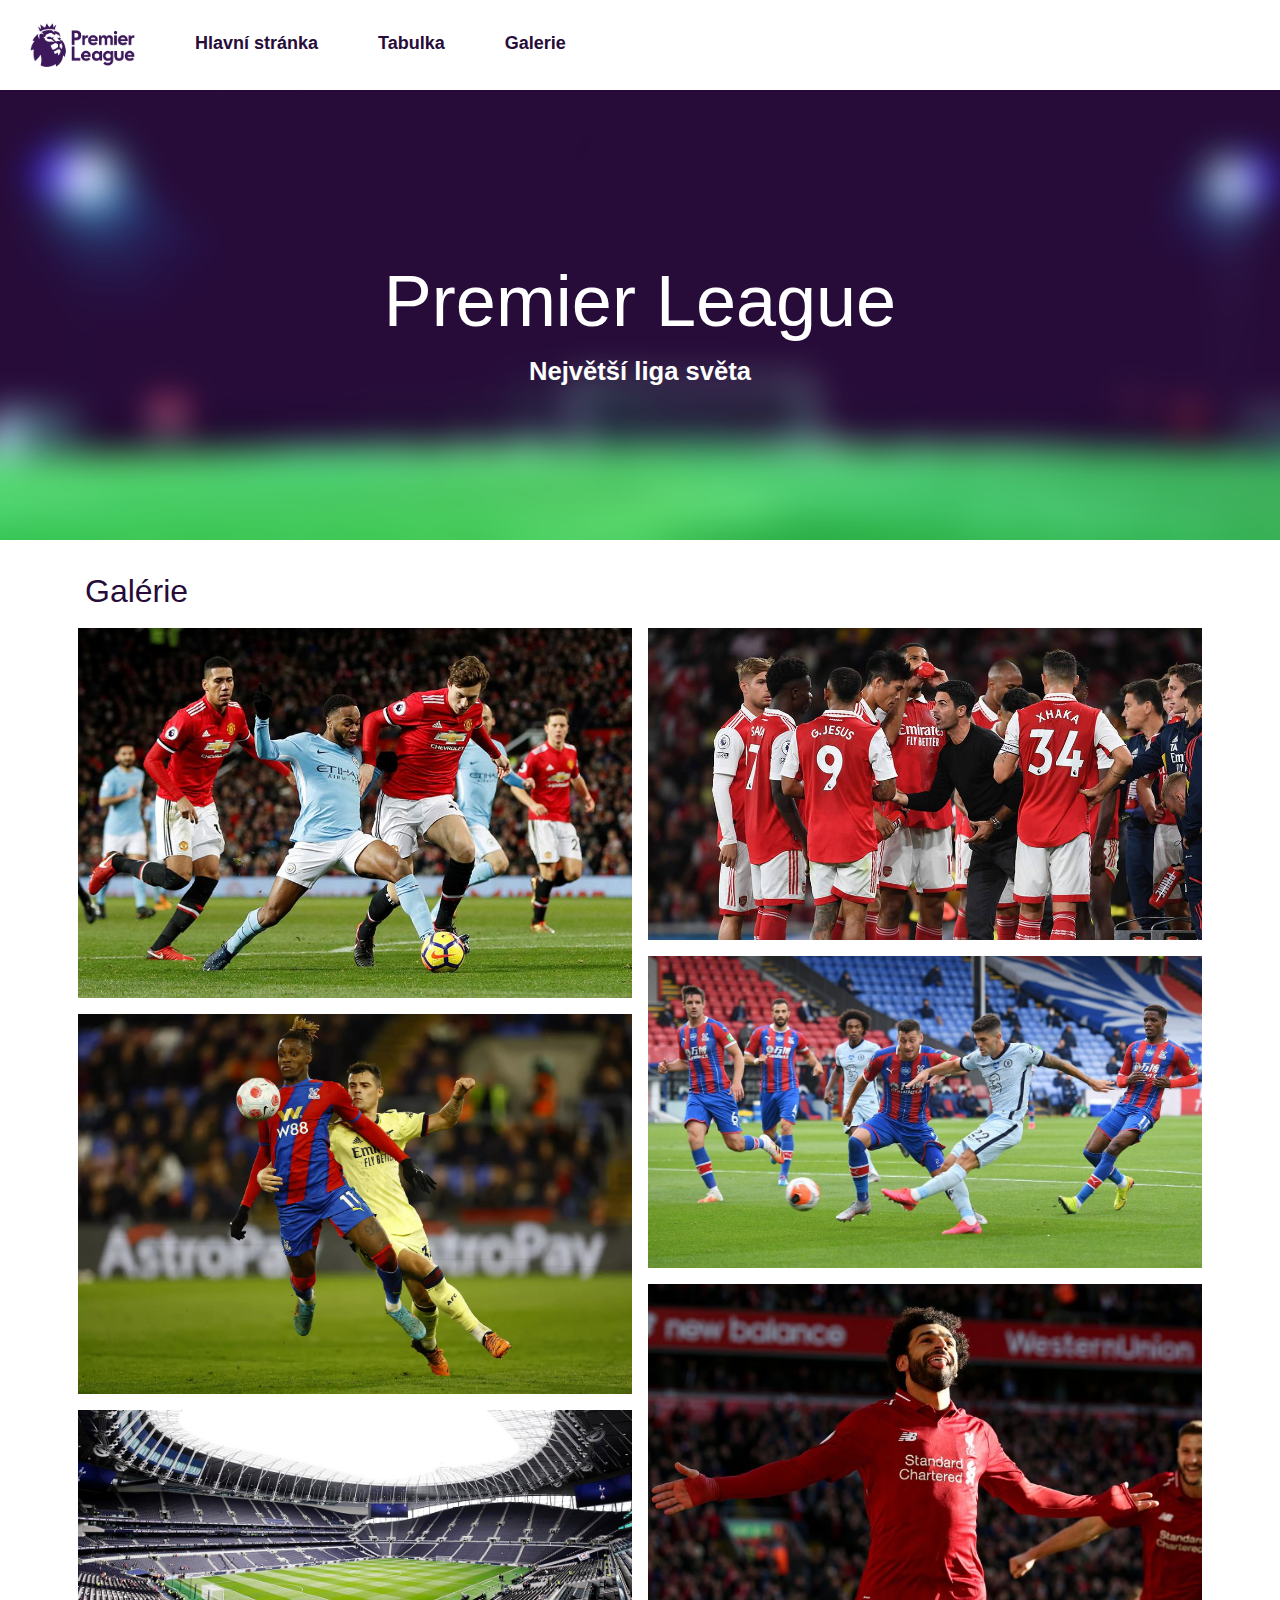
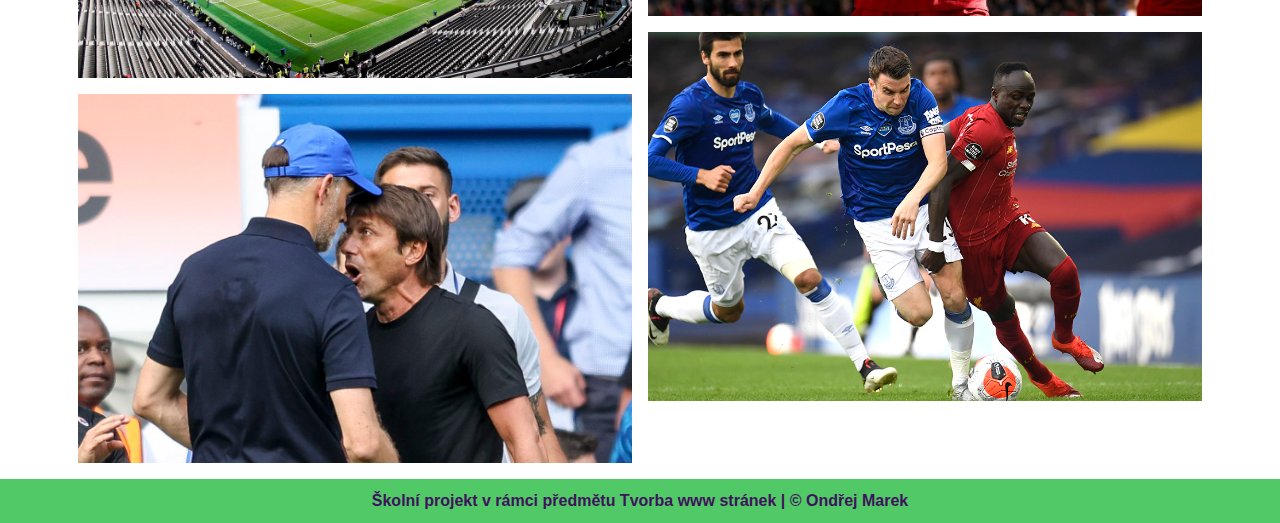
==== gallery.html @ 64e7bc7c "0.1" ====
<!doctype html>
<html lang="cs">

<head>
    <title>Premier League | Galérie</title>
    <!-- Required meta tags -->
    <meta charset="utf-8">
    <meta name="viewport" content="width=device-width, initial-scale=1, shrink-to-fit=no">

    <!-- Bootstrap CSS -->
    <link rel="stylesheet" href="https://stackpath.bootstrapcdn.com/bootstrap/4.3.1/css/bootstrap.min.css"
        integrity="sha384-ggOyR0iXCbMQv3Xipma34MD+dH/1fQ784/j6cY/iJTQUOhcWr7x9JvoRxT2MZw1T" crossorigin="anonymous">
    <link rel="stylesheet" href="style/style.css">
    
</head>

<body>
    <header>
        <nav class="nav">
            <img src="img/logo.png" alt="Logo" id="logo">
            <a class="nav-link" href="index.html">Hlavní stránka</a>
            <a class="nav-link" href="table.html">Tabulka</a>
            <a class="nav-link" href="gallery.html">Galerie</a>
        </nav>
         <div class="jumbotron jumbotron-fluid">
            <div class="container pt-4">
                <h1 class="display-3 text-center text-white">Premier League</h1>
                <p class="text-center text-white">Největší liga světa</p>
            </div>
         </div>

    </header>
    <main>
        <div class="container">
            <h2>Galérie</h2>
            <div class="row gallery">
                <div class="col-md-6 gallery px-2">
                    <img src="img/gallery1.jpg" class="w-100 mb-3" alt="foto ze zápasu">
                    <img src="img/gallery3.jpg" class="w-100 mb-3" alt="foto ze zápasu">
                    <img src="img/gallery5.jpg" class="w-100 mb-3" alt="foto ze stadionu">
                    <img src="img/gallery7.jpg" class="w-100 mb-3" alt="foto ze zápasu">
                </div>
                <div class="col-md-6 gallery px-2">
                    <img src="img/gallery2.jpg" class="w-100 mb-3" alt="foto ze zápasu">
                    <img src="img/gallery4.jpg" class="w-100 mb-3" alt="foto ze zápasu">
                    <img src="img/gallery6.jpeg" class="w-100 mb-3" alt="foto ze zápasu">
                    <img src="img/gallery8.jpg" class="w-100 mb-3" alt="foto ze zápasu">
                </div>

            </div>
        </div>
        


    </main>
    <footer>
        <p> Školní projekt v rámci předmětu Tvorba www stránek | © Ondřej Marek</p>
    </footer>
    <!-- Optional JavaScript -->
    <!-- jQuery first, then Popper.js, then Bootstrap JS -->
    <script src="https://code.jquery.com/jquery-3.3.1.slim.min.js"
        integrity="sha384-q8i/X+965DzO0rT7abK41JStQIAqVgRVzpbzo5smXKp4YfRvH+8abtTE1Pi6jizo"
        crossorigin="anonymous"></script>
    <script src="https://cdnjs.cloudflare.com/ajax/libs/popper.js/1.14.7/umd/popper.min.js"
        integrity="sha384-UO2eT0CpHqdSJQ6hJty5KVphtPhzWj9WO1clHTMGa3JDZwrnQq4sF86dIHNDz0W1"
        crossorigin="anonymous"></script>
    <script src="https://stackpath.bootstrapcdn.com/bootstrap/4.3.1/js/bootstrap.min.js"
        integrity="sha384-JjSmVgyd0p3pXB1rRibZUAYoIIy6OrQ6VrjIEaFf/nJGzIxFDsf4x0xIM+B07jRM"
        crossorigin="anonymous"></script>
</body>

</html>
---- style/style.css ----
*{
    padding: 0px;
    margin: 0px;
}

.jumbotron{
    background-image: url("../img/background.jpg");
    background-position: center;
    display: flex;
    width: 100%;
    height: 50vh;
}

.nav{
    background-color: white;
   
}
.nav-link{
    color: rgb(39, 12, 57);
    font-size:large;
    padding: 30px;
    font-weight: bold;
}
.nav-link:hover{
    color: white;
    background-color: rgb(39, 12, 57);

}

h1{
    margin-top: 5rem;
}

.jumbotron p{
    font-size: 1.6em;
}

p{
    color: rgb(63, 19, 92);
    font-weight: bold;
}

h2{
    color: rgb(39, 12, 57);
    padding-bottom: 10px;
}


#logo {
    padding-right: 15px;
    padding-left: 15px;
    height: 90px;
    width: auto;
}

footer{
    background-color: rgb(81, 201, 103);
    text-align: center;
}

footer p{
    margin: 0px;
    padding: 10px;
}
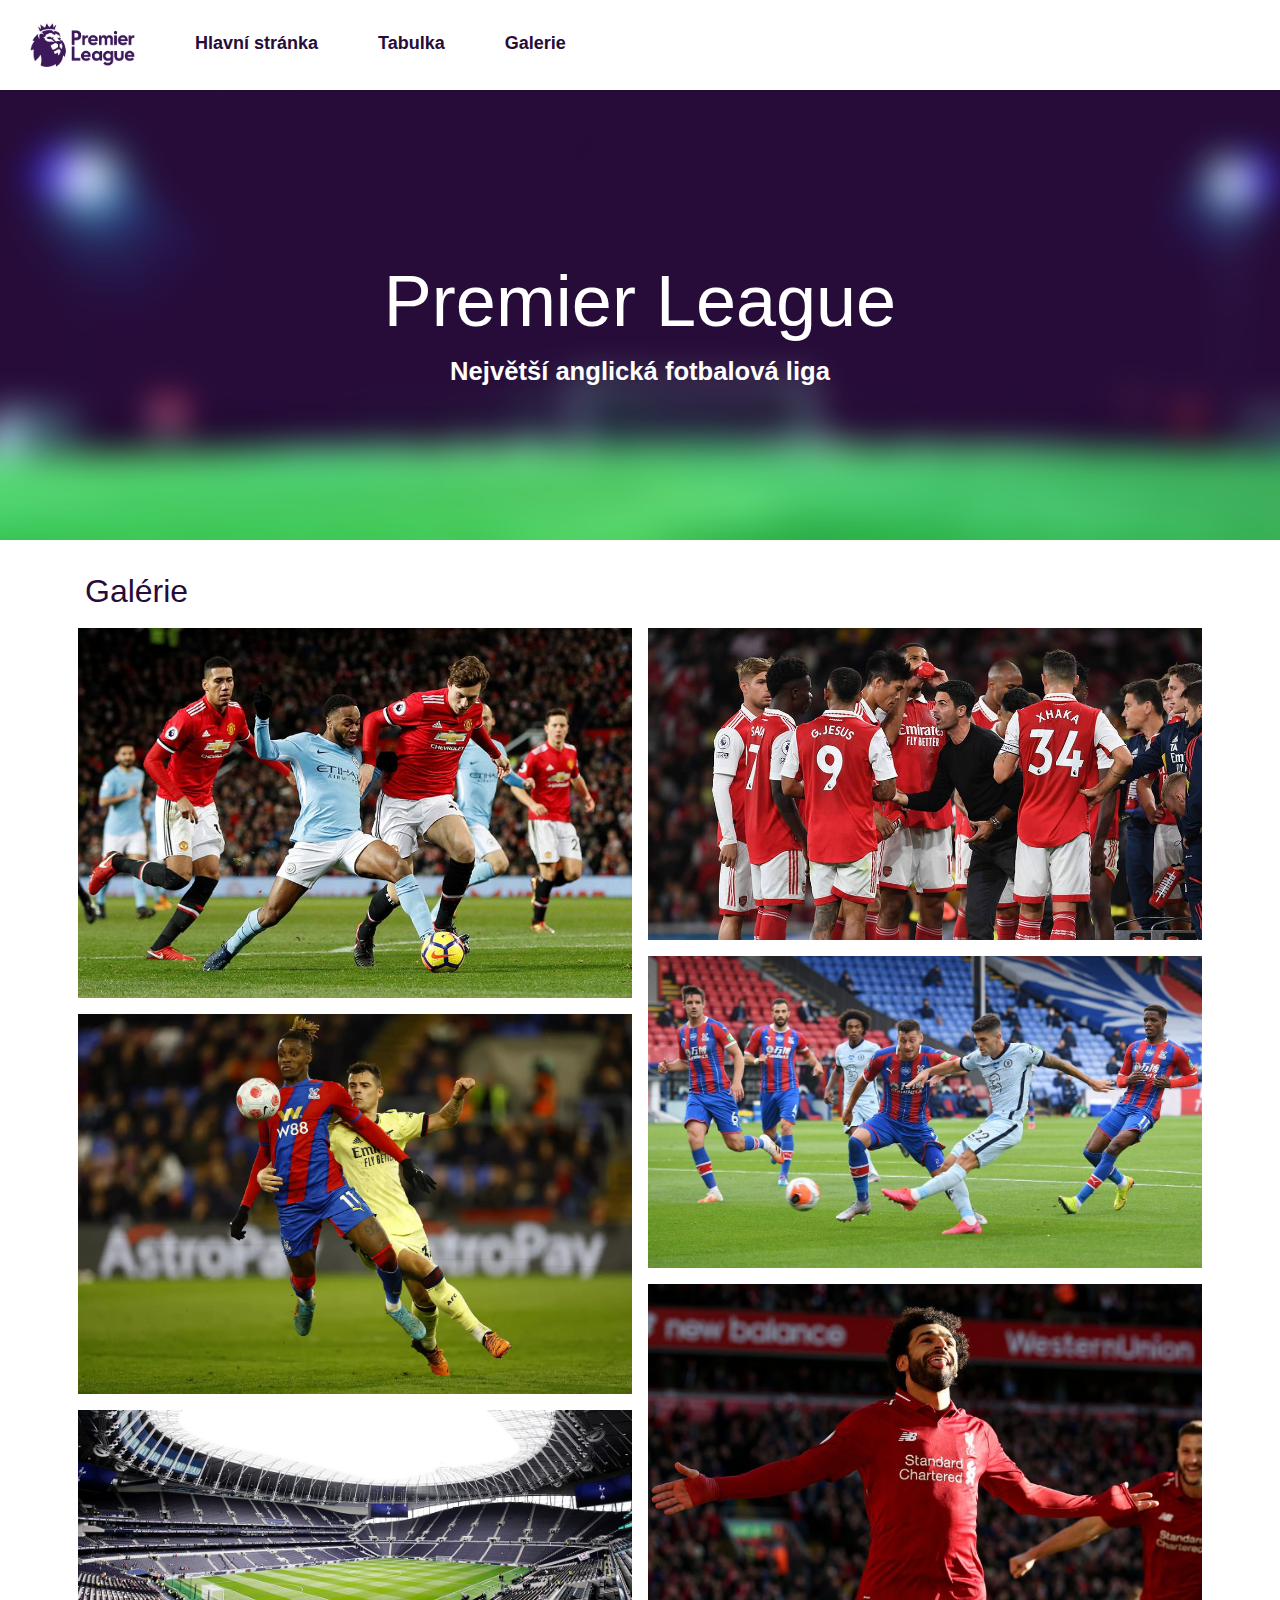
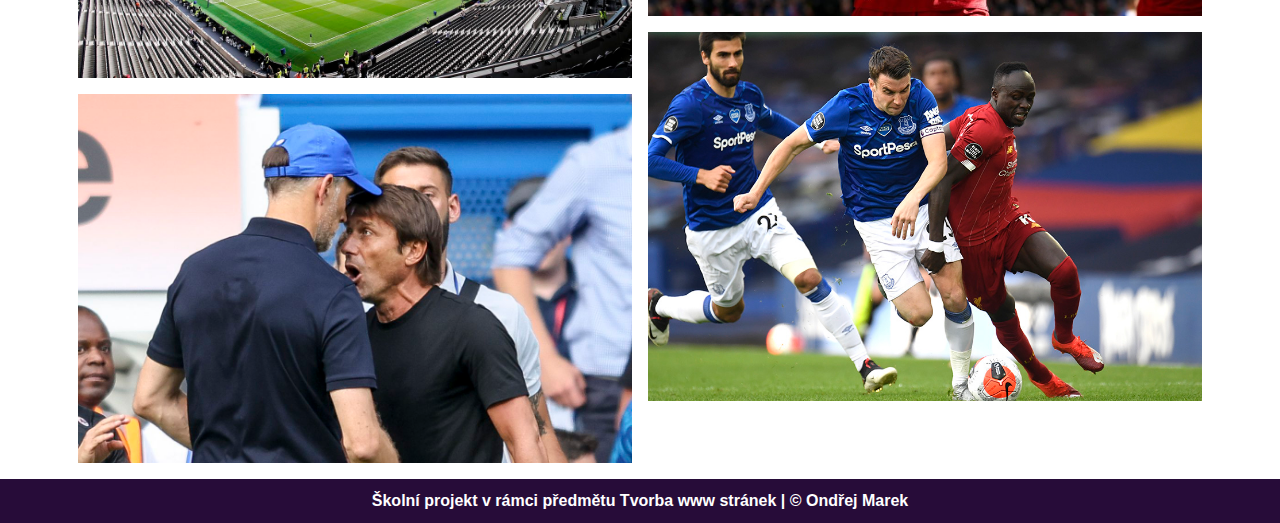
==== commit fc9ecbaa: "1.0" ====
--- a/gallery.html
+++ b/gallery.html
@@ -25,7 +25,7 @@
          <div class="jumbotron jumbotron-fluid">
             <div class="container pt-4">
                 <h1 class="display-3 text-center text-white">Premier League</h1>
-                <p class="text-center text-white">Největší liga světa</p>
+                <p class="text-center text-white">Největší anglická fotbalová liga</p>
             </div>
          </div>
 
--- a/style/style.css
+++ b/style/style.css
@@ -55,11 +55,35 @@
 }
 
 footer{
-    background-color: rgb(81, 201, 103);
+    background-color: rgb(39, 12, 57);
+
     text-align: center;
 }
 
 footer p{
     margin: 0px;
     padding: 10px;
+    color: white;
+}
+
+h3{
+    color: rgb(39, 12, 57);
+    font-weight: bold;
+}
+
+a:hover{
+    text-decoration: none;
+}
+
+.introimg img:hover{
+    transform: scale(1.1);
+    box-shadow: 0 0 10px rgba(0, 0, 0, 0.5);
+}
+
+.bgwhite{
+    background-color: white;
+}
+
+.bgpurple{
+    background-color:rgb(63, 19, 92);
 }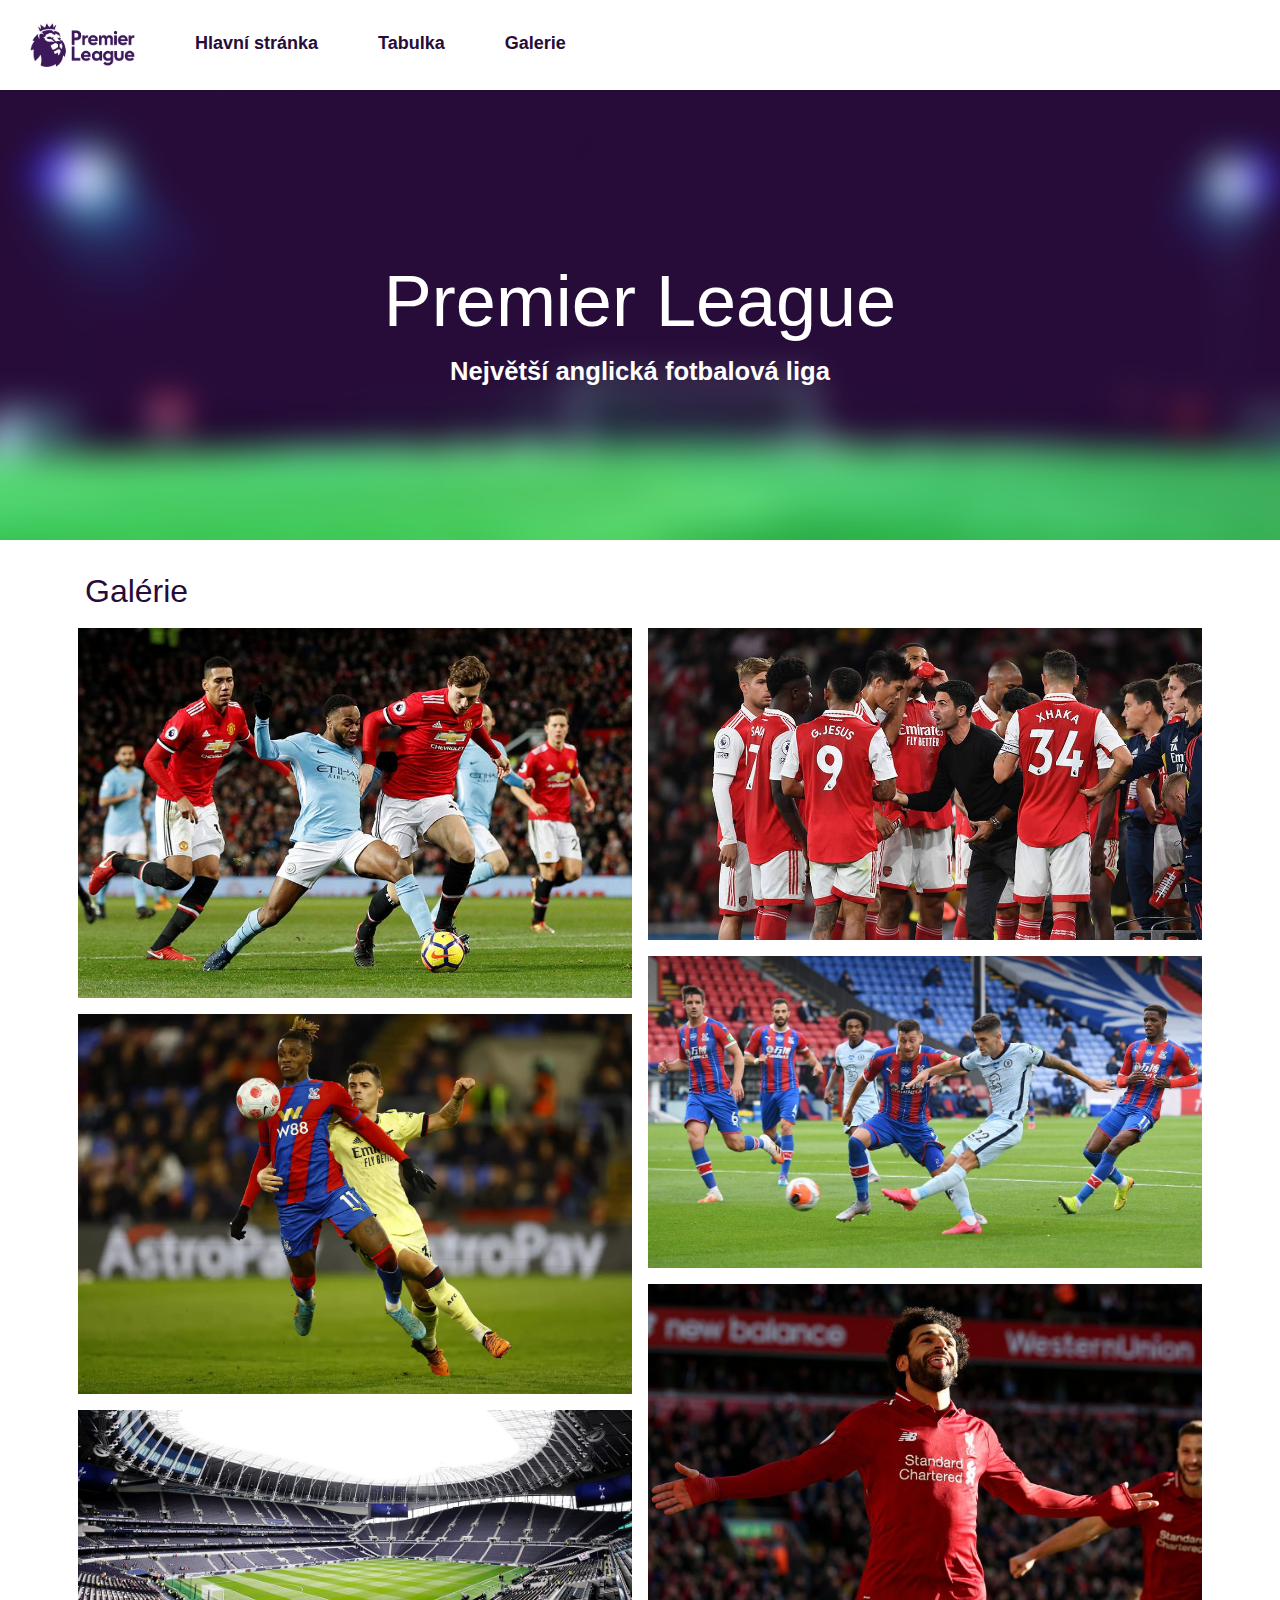
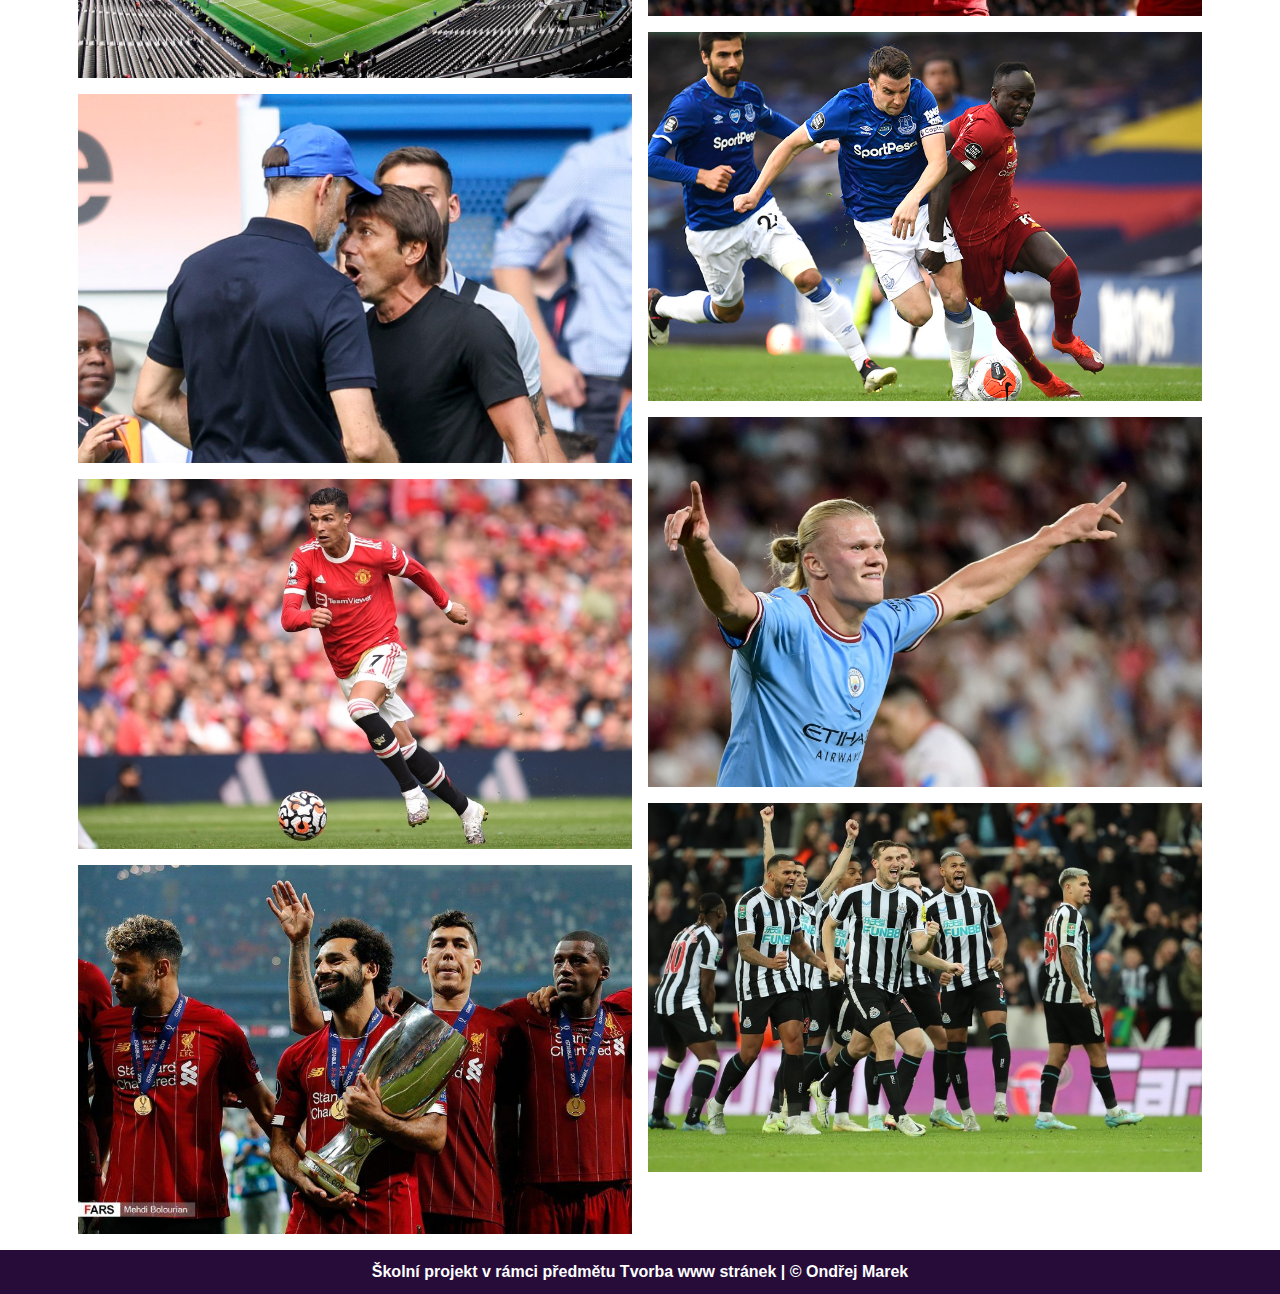
==== commit a8654077: "pridani fotek" ====
--- a/gallery.html
+++ b/gallery.html
@@ -39,12 +39,16 @@
                     <img src="img/gallery3.jpg" class="w-100 mb-3" alt="foto ze zápasu">
                     <img src="img/gallery5.jpg" class="w-100 mb-3" alt="foto ze stadionu">
                     <img src="img/gallery7.jpg" class="w-100 mb-3" alt="foto ze zápasu">
+                    <img src="img/gallery9.jpg" class="w-100 mb-3" alt="foto ze zápasu">
+                    <img src="img/gallery11.jpg" class="w-100 mb-3" alt="foto ze zápasu">
                 </div>
                 <div class="col-md-6 gallery px-2">
                     <img src="img/gallery2.jpg" class="w-100 mb-3" alt="foto ze zápasu">
                     <img src="img/gallery4.jpg" class="w-100 mb-3" alt="foto ze zápasu">
                     <img src="img/gallery6.jpeg" class="w-100 mb-3" alt="foto ze zápasu">
                     <img src="img/gallery8.jpg" class="w-100 mb-3" alt="foto ze zápasu">
+                    <img src="img/gallery10.jpg" class="w-100 mb-3" alt="foto ze zápasu">
+                    <img src="img/gallery12.jpg" class="w-100 mb-3" alt="foto ze zápasu">
                 </div>
 
             </div>
